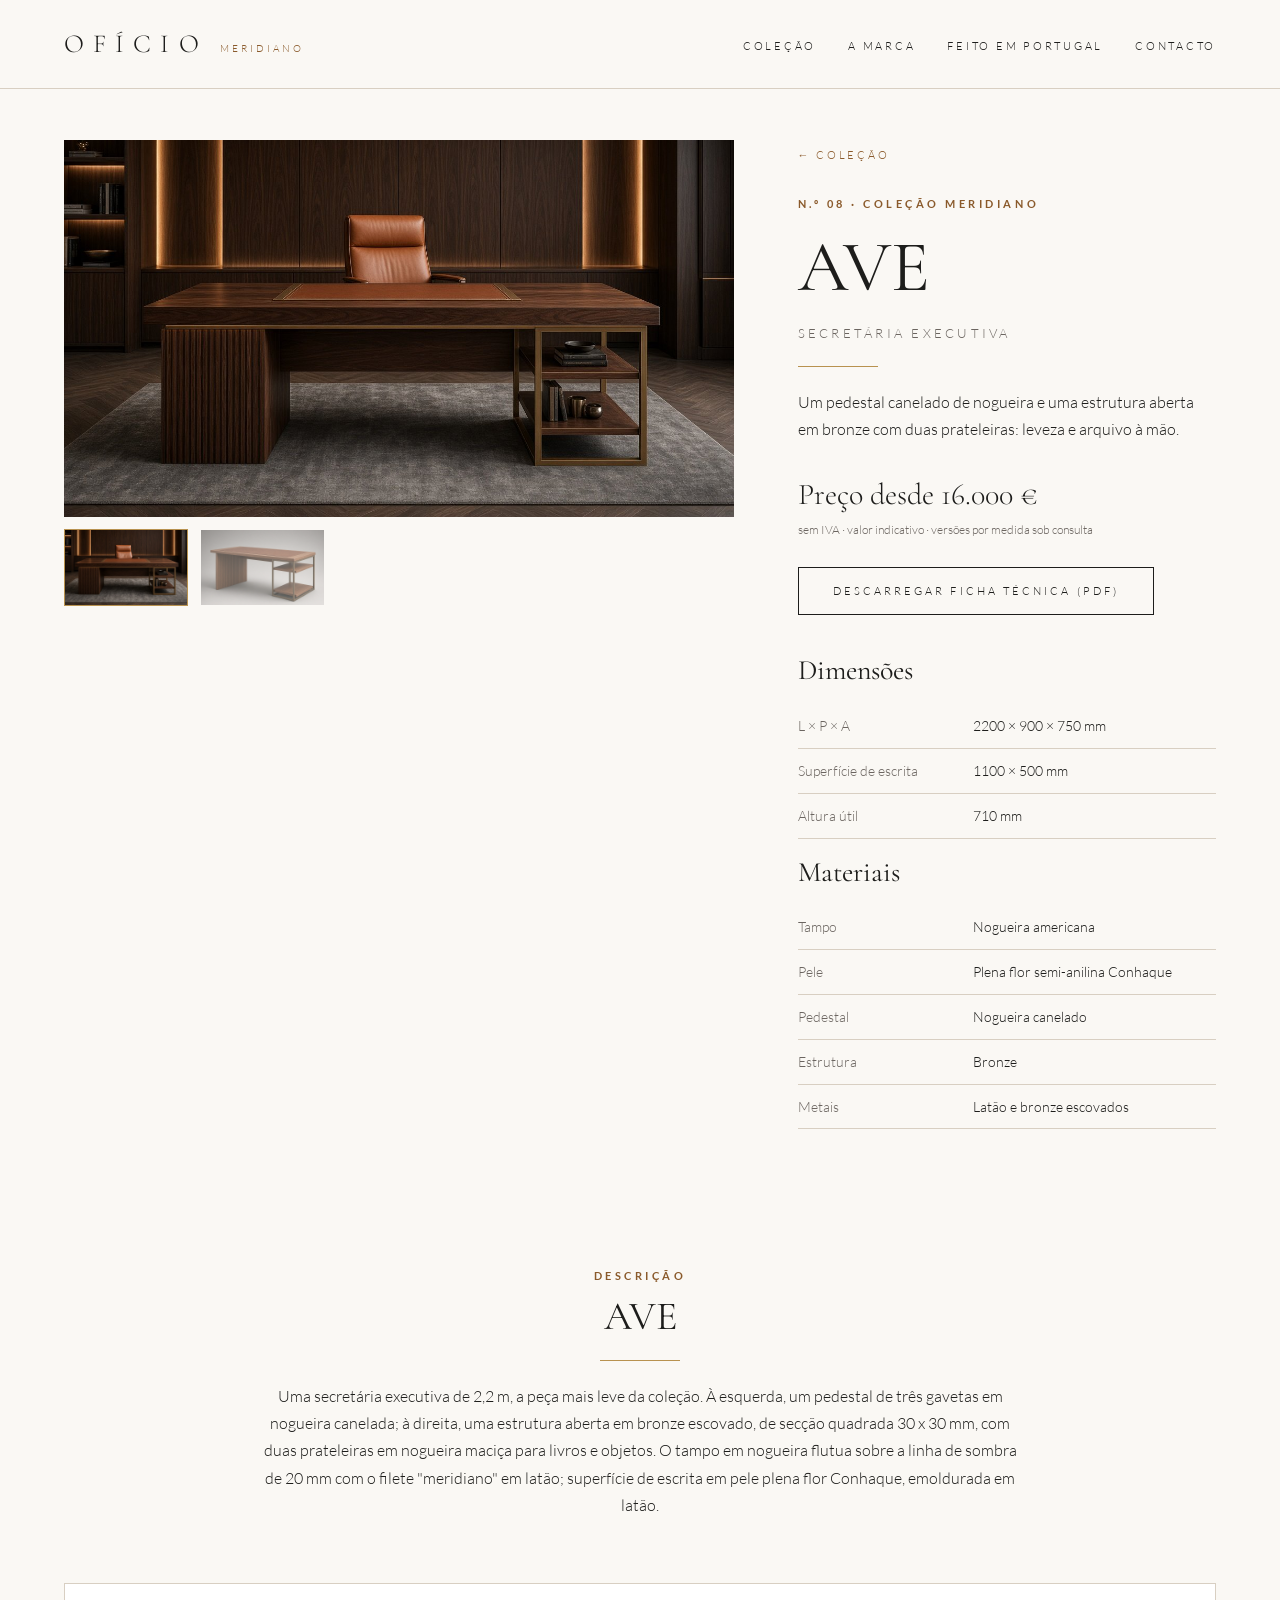
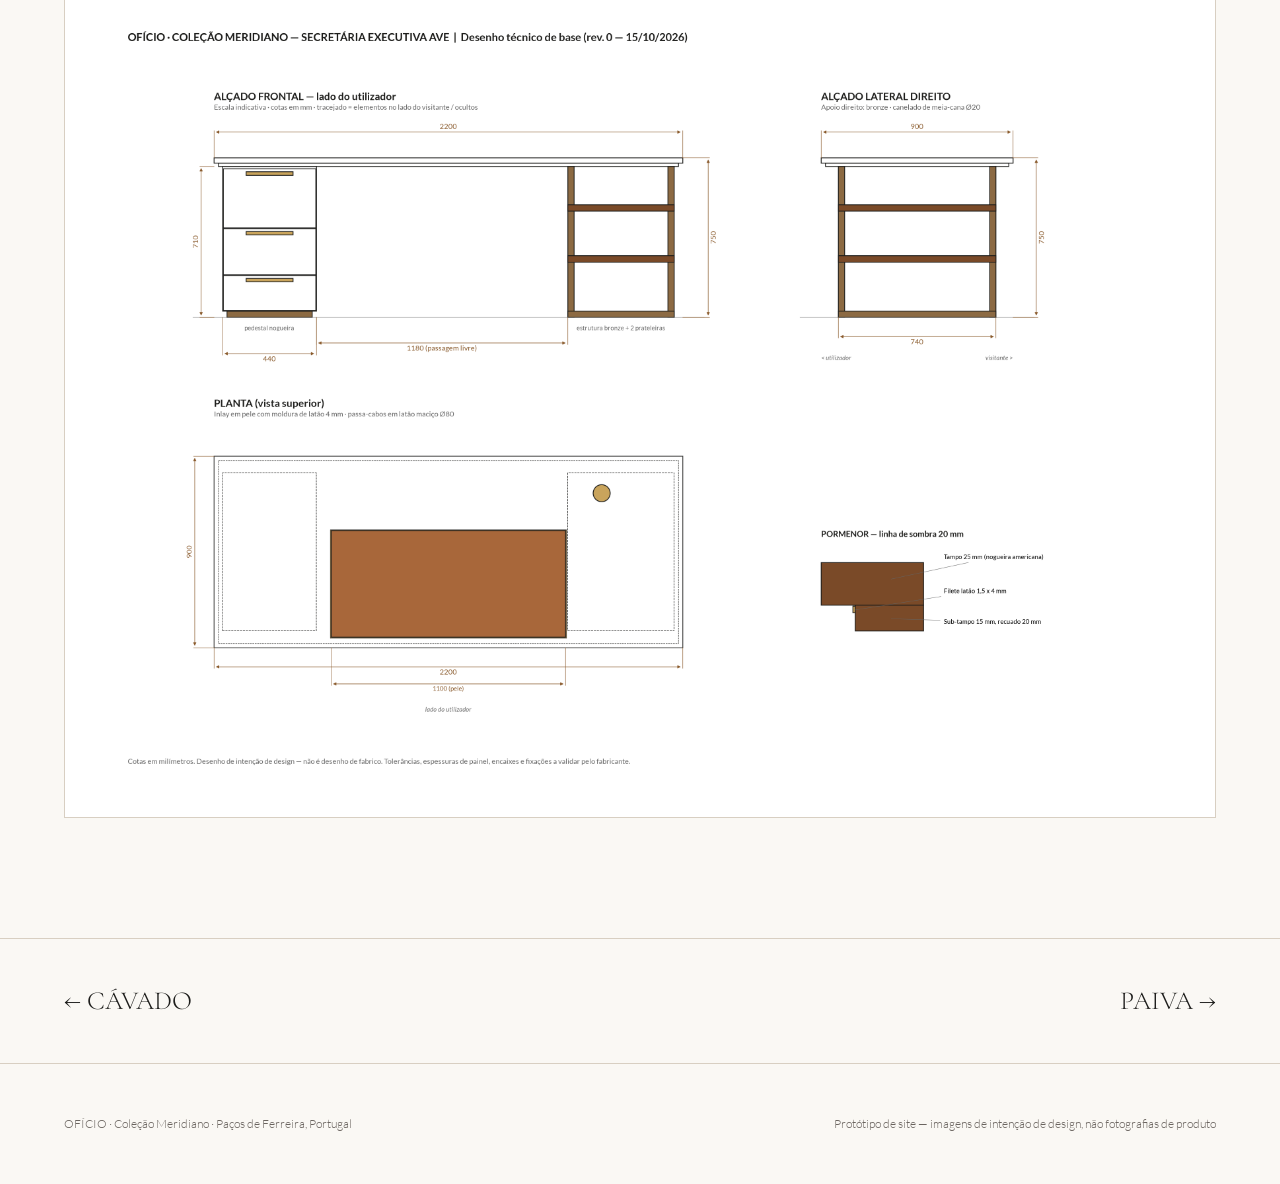
==== ave.html @ 598e57c5 "Site OFICIO" ====
<!doctype html><html lang="pt-PT"><head><meta charset="utf-8"><meta name="viewport" content="width=device-width,initial-scale=1"><title>AVE — OFÍCIO Meridiano</title><link rel="stylesheet" href="style.css"></head><body><header><a class="logo" href="index.html">OFÍCIO<small>MERIDIANO</small></a><nav><a href="index.html#colecao">Coleção</a><a href="index.html#historia">A marca</a><a href="index.html#portugal">Feito em Portugal</a><a href="mailto:atelier@oficio.pt">Contacto</a></nav></header><section class="prod"><div><img id="m" class="main-img" src="img/ave.jpg" alt="AVE"><div class="thumbs"><img src="img/ave.jpg" class="on" onclick="document.getElementById('m').src=this.src;document.querySelectorAll('.thumbs img').forEach(x=>x.classList.remove('on'));this.classList.add('on')"><img src="img/ave_ang_estudio.jpg" class="" onclick="document.getElementById('m').src=this.src;document.querySelectorAll('.thumbs img').forEach(x=>x.classList.remove('on'));this.classList.add('on')"></div></div>
<div class="info"><a class="back" href="index.html#colecao">← Coleção</a><div class="eye" style="margin-top:28px">N.º 08 · Coleção Meridiano</div><h1>AVE</h1><div class="typ">Secretária executiva</div><div class="meridian" style="margin-left:0"></div><p>Um pedestal canelado de nogueira e uma estrutura aberta em bronze com duas prateleiras: leveza e arquivo à mão.</p>
<div class="price">Preço desde 16.000 €<small>sem IVA · valor indicativo · versões por medida sob consulta</small></div>
<a class="btn" href="fichas/ficha_tecnica_ave.pdf" download>Descarregar ficha técnica (PDF)</a>
<h3 style="font-size:28px;margin-top:40px">Dimensões</h3><table><tr><td>L × P × A</td><td>2200 × 900 × 750 mm</td></tr><tr><td>Superfície de escrita</td><td>1100 × 500 mm</td></tr><tr><td>Altura útil</td><td>710 mm</td></tr></table>
<h3 style="font-size:28px">Materiais</h3><table><tr><td>Tampo</td><td>Nogueira americana</td></tr><tr><td>Pele</td><td>Plena flor semi-anilina Conhaque</td></tr><tr><td>Pedestal</td><td>Nogueira canelado</td></tr><tr><td>Estrutura</td><td>Bronze</td></tr><tr><td>Metais</td><td>Latão e bronze escovados</td></tr></table></div></section>
<section style="padding-top:0"><div class="center"><div class="eye">Descrição</div><h2 style="font-size:40px">AVE</h2><div class="meridian"></div><p>Uma secretária executiva de 2,2 m, a peça mais leve da coleção. À esquerda, um pedestal de três gavetas em nogueira canelada; à direita, uma estrutura aberta em bronze escovado, de secção quadrada 30 x 30 mm, com duas prateleiras em nogueira maciça para livros e objetos. O tampo em nogueira flutua sobre a linha de sombra de 20 mm com o filete &quot;meridiano&quot; em latão; superfície de escrita em pele plena flor Conhaque, emoldurada em latão.</p></div><div class="draw"><img src="img/ave_desenho.png" alt="Desenho técnico"></div></section>
<div class="pn"><a href="cavado.html">← CÁVADO</a><a href="paiva.html">PAIVA →</a></div><footer><span>OFÍCIO · Coleção Meridiano · Paços de Ferreira, Portugal</span><span>Protótipo de site — imagens de intenção de design, não fotografias de produto</span></footer></body></html>
---- style.css ----
@font-face{font-family:Corm;src:url(fonts/Cormorant.ttf)}@font-face{font-family:Lato;src:url(fonts/Lato-Regular.ttf)}@font-face{font-family:Lato;font-weight:300;src:url(fonts/Lato-Light.ttf)}@font-face{font-family:Lato;font-weight:700;src:url(fonts/Lato-Bold.ttf)}
:root{--ink:#1d1d1b;--sand:#f3eee6;--br:#8a5a2b;--brass:#b8924f;--grey:#6b6560;--line:#d8cfc2}
*{box-sizing:border-box}body{margin:0;font-family:Lato,sans-serif;font-weight:300;color:var(--ink);background:#faf8f4;line-height:1.7}
a{color:inherit;text-decoration:none}img{display:block;width:100%}
header{position:fixed;top:0;left:0;right:0;z-index:9;display:flex;justify-content:space-between;align-items:center;padding:22px 5vw;background:rgba(250,248,244,.92);backdrop-filter:blur(6px);border-bottom:1px solid var(--line)}
.logo{font-family:Corm;font-size:26px;letter-spacing:.35em}.logo small{font-family:Lato;font-size:10px;letter-spacing:.3em;color:var(--br);margin-left:12px}
nav a{font-size:11px;letter-spacing:.25em;text-transform:uppercase;margin-left:32px}nav a:hover{color:var(--br)}
.eye{font-size:11px;letter-spacing:.32em;text-transform:uppercase;color:var(--br);font-weight:700}
h1,h2,h3{font-family:Corm;font-weight:400;line-height:1.1;margin:.2em 0}
.hero{height:100vh;min-height:640px;position:relative;color:#fff;display:flex;align-items:flex-end;padding:0 5vw 12vh;background:#111}
.hero img{position:absolute;inset:0;height:100%;object-fit:cover;opacity:.72}.hero>div{position:relative;max-width:760px}
.hero h1{font-size:clamp(48px,7vw,104px)}.hero .eye{color:#e8cf9a}.hero p{font-size:18px;max-width:560px}
.btn{display:inline-block;margin-top:22px;padding:14px 34px;border:1px solid currentColor;font-size:11px;letter-spacing:.28em;text-transform:uppercase;transition:.3s}.btn:hover{background:var(--brass);border-color:var(--brass);color:#fff}
section{padding:120px 5vw}.center{text-align:center;max-width:760px;margin:0 auto 64px}.center h2{font-size:52px}
.meridian{width:80px;height:1px;background:var(--brass);margin:22px auto}
.grid{display:grid;grid-template-columns:repeat(auto-fill,minmax(380px,1fr));gap:56px 36px}
.card .ph{overflow:hidden;background:#ddd;aspect-ratio:16/10}.card img{height:100%;object-fit:cover;transition:transform 1.2s}.card:hover img{transform:scale(1.04)}
.card h3{font-size:32px;margin-top:18px}.card .meta{display:flex;justify-content:space-between;font-size:13px;color:var(--grey);border-top:1px solid var(--line);padding-top:10px;margin-top:6px}
.story{display:grid;grid-template-columns:1fr 1fr;gap:80px;align-items:center;background:var(--sand)}
.story h2{font-size:48px}.story img{aspect-ratio:4/5;object-fit:cover}
.sig{display:grid;grid-template-columns:repeat(4,1fr);gap:32px;margin-top:40px}.sig div{border-top:1px solid var(--brass);padding-top:16px;font-size:14px}.sig b{display:block;font-family:Corm;font-size:24px;font-weight:400}
.pt{background:var(--ink);color:#efe8dc;text-align:center}.pt h2{font-size:56px}.pt .stats{display:flex;justify-content:center;gap:80px;margin-top:50px;flex-wrap:wrap}.pt .stats b{display:block;font-family:Corm;font-size:54px;color:#e8cf9a;font-weight:400}
footer{padding:50px 5vw;font-size:12px;color:var(--grey);display:flex;justify-content:space-between;border-top:1px solid var(--line)}
.prod{display:grid;grid-template-columns:1.6fr 1fr;gap:64px;padding-top:140px}
.main-img{aspect-ratio:16/9;object-fit:cover;background:#ddd}.thumbs{display:grid;grid-template-columns:repeat(auto-fill,minmax(120px,1fr));gap:12px;margin-top:12px}
.thumbs img{aspect-ratio:16/10;object-fit:cover;cursor:pointer;opacity:.65;transition:.3s;border:1px solid transparent}.thumbs img.on,.thumbs img:hover{opacity:1;border-color:var(--brass)}
.info h1{font-size:72px}.info .typ{font-size:13px;letter-spacing:.25em;text-transform:uppercase;color:var(--grey)}
.price{font-family:Corm;font-size:30px;margin:26px 0 4px}.price small{display:block;font-family:Lato;font-size:12px;color:var(--grey)}
table{width:100%;border-collapse:collapse;font-size:14px;margin:18px 0}td{padding:10px 0;border-bottom:1px solid var(--line);vertical-align:top}td:first-child{color:var(--grey);width:42%}
.draw{background:#fff;padding:30px;border:1px solid var(--line)}.back{font-size:11px;letter-spacing:.25em;text-transform:uppercase;color:var(--br)}
.pn{display:flex;justify-content:space-between;padding:40px 5vw;border-top:1px solid var(--line);font-family:Corm;font-size:26px}
@media(max-width:900px){.story,.prod{grid-template-columns:1fr}.sig{grid-template-columns:1fr 1fr}nav{display:none}.grid{grid-template-columns:1fr}}
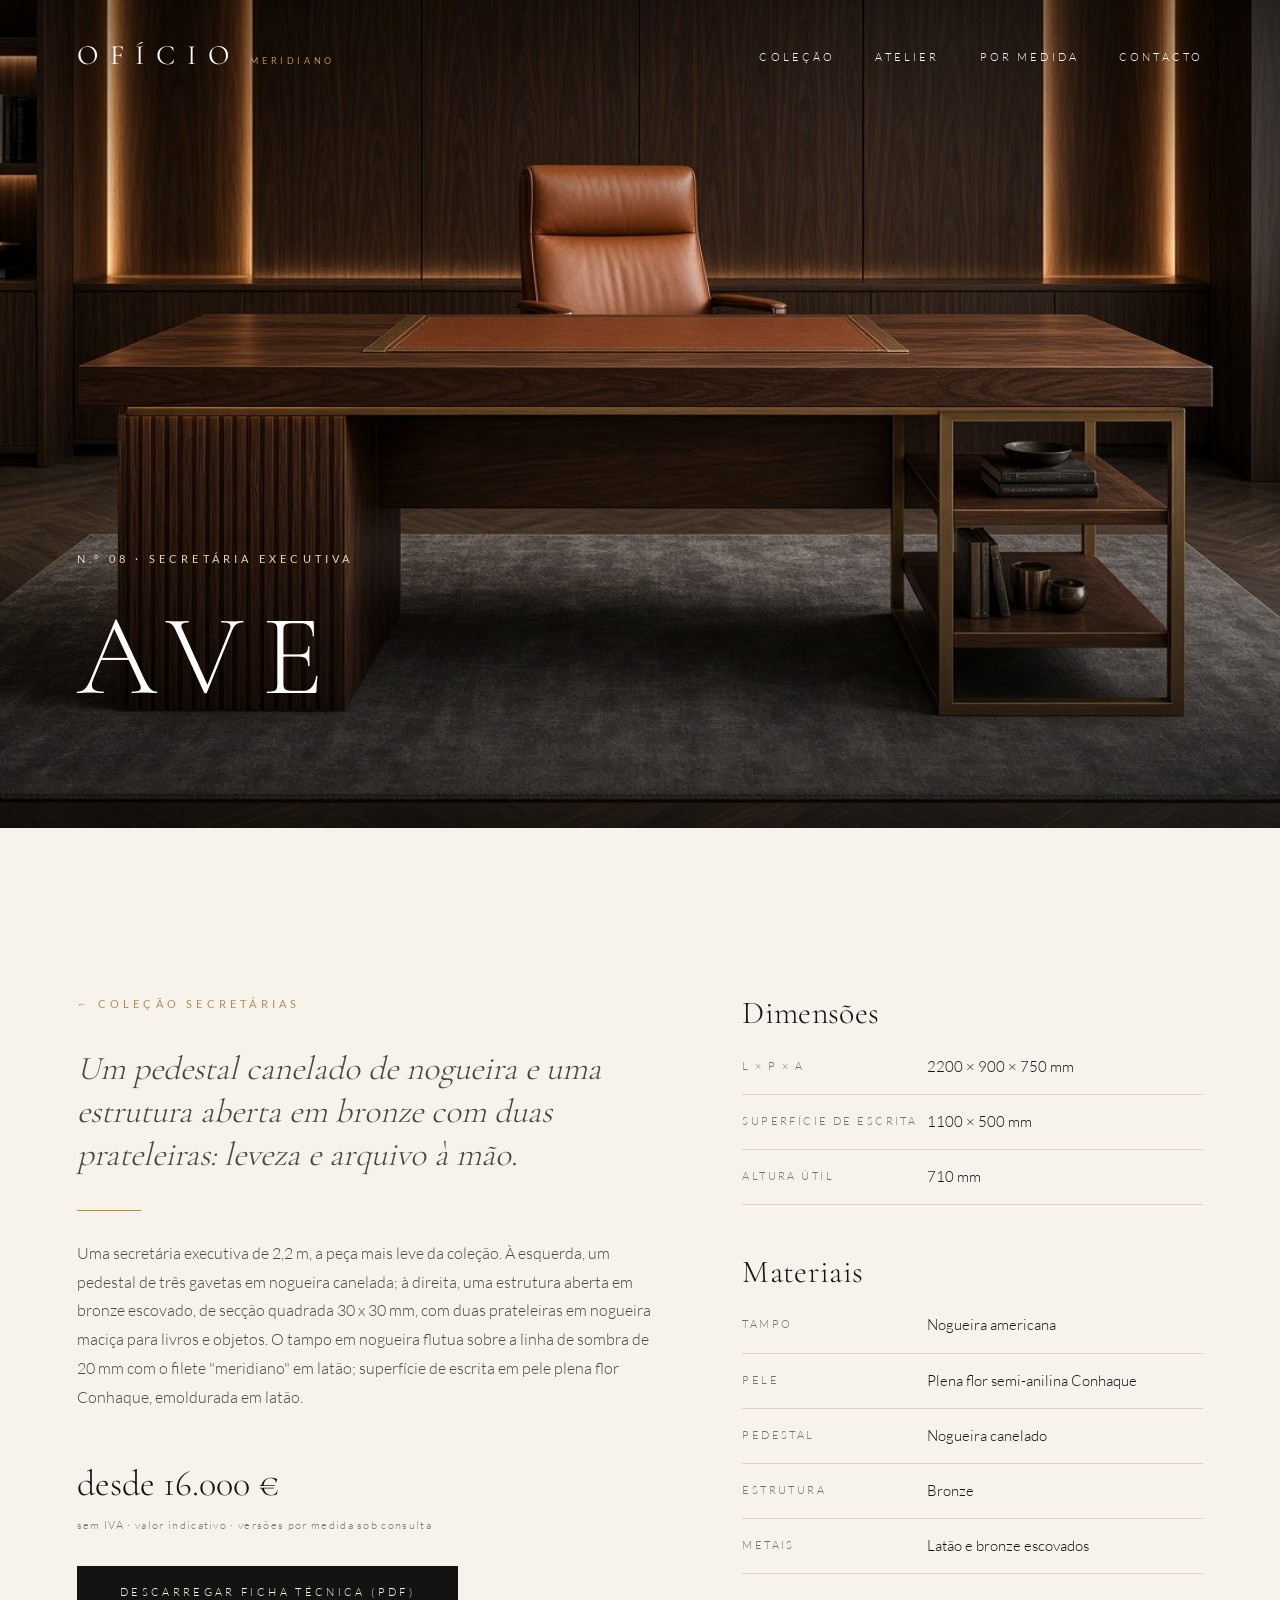
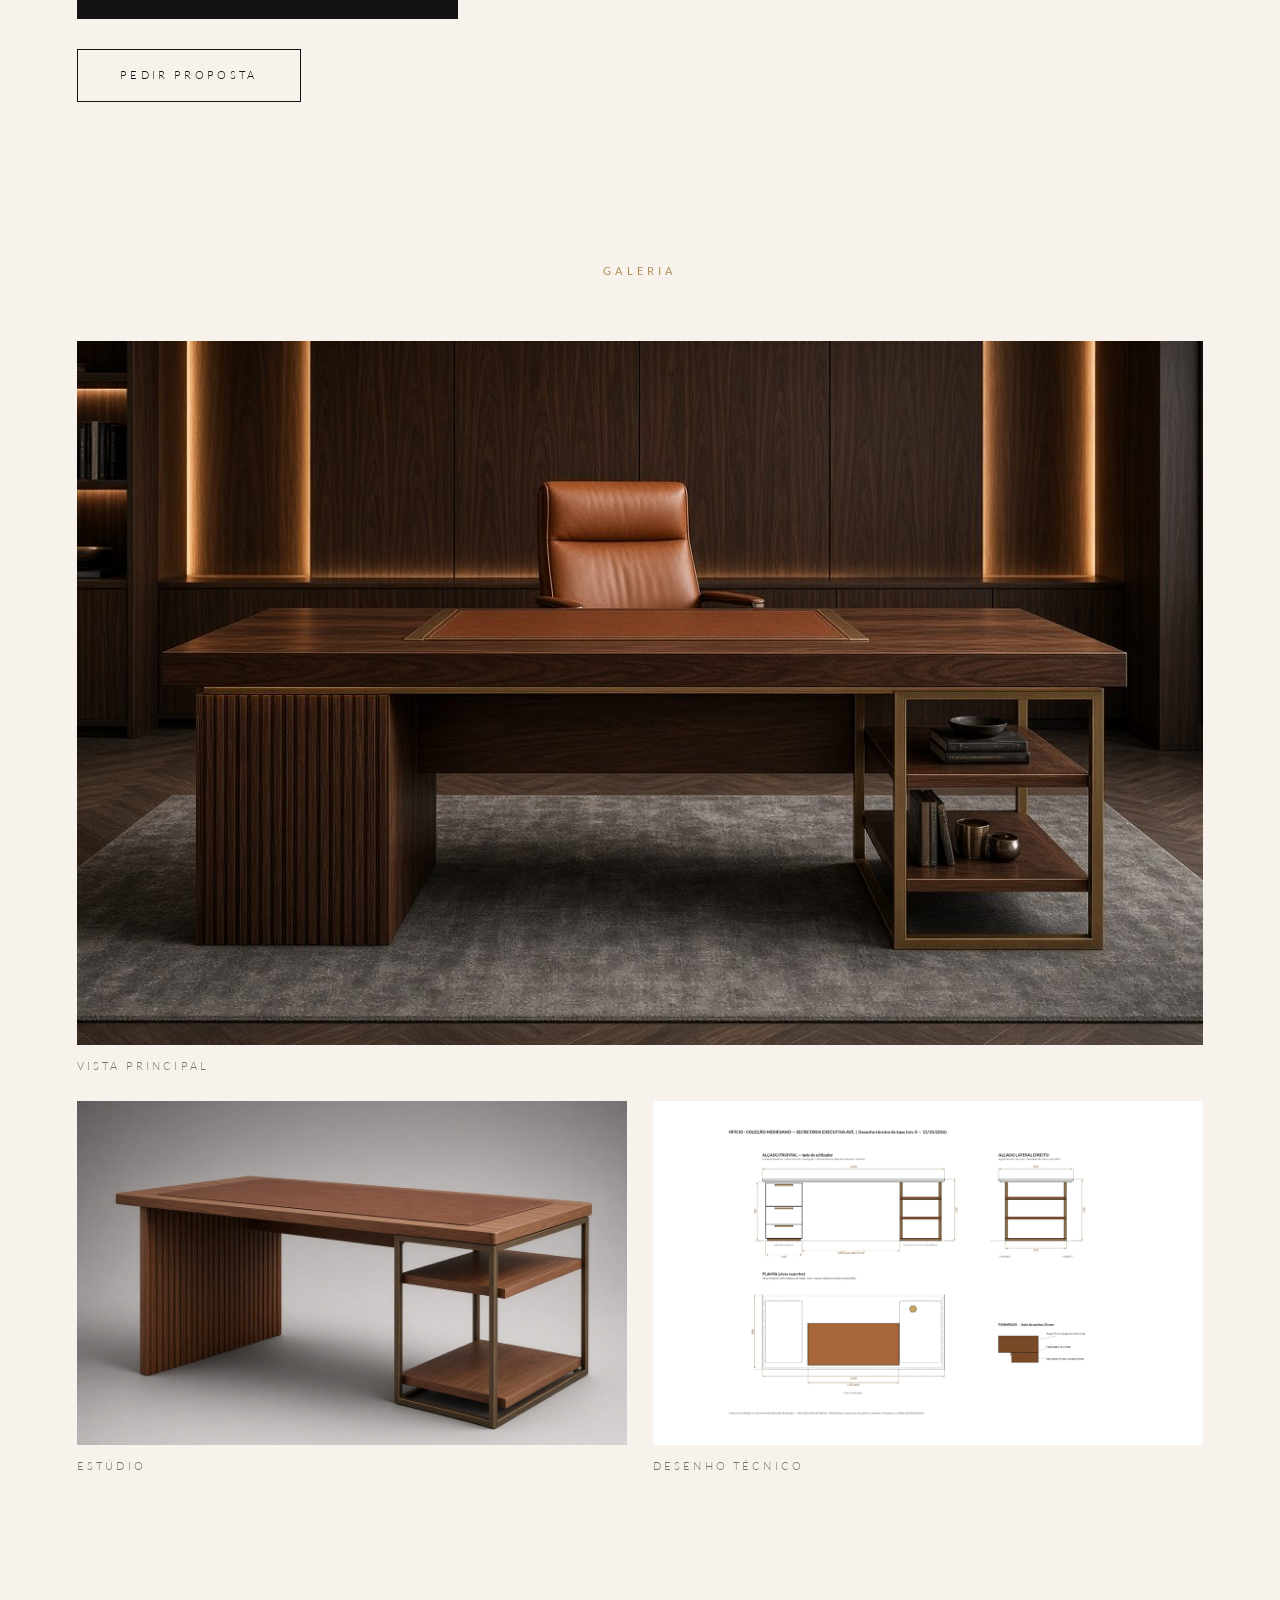
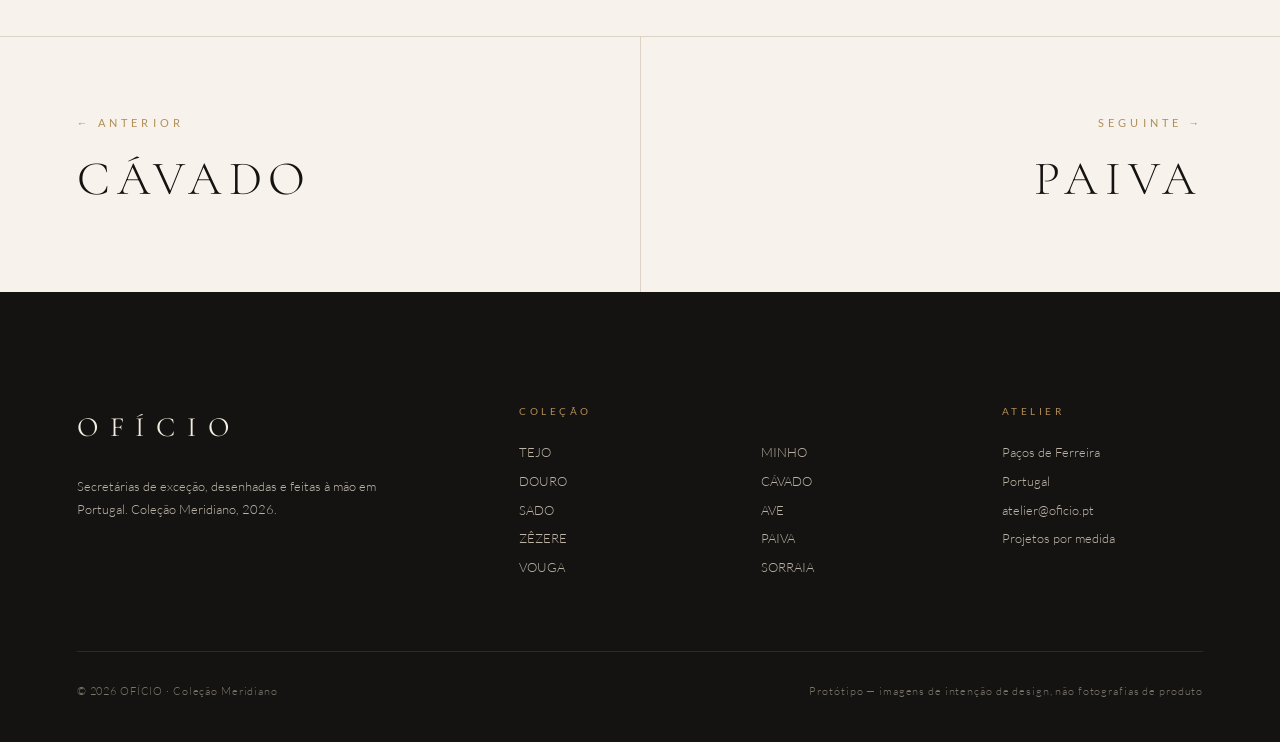
==== commit 440b657c: "Redesign luxury: nova homepage, página Coleção, galerias com lightbox" ====
--- a/ave.html
+++ b/ave.html
@@ -1,8 +1,10 @@
-<!doctype html><html lang="pt-PT"><head><meta charset="utf-8"><meta name="viewport" content="width=device-width,initial-scale=1"><title>AVE — OFÍCIO Meridiano</title><link rel="stylesheet" href="style.css"></head><body><header><a class="logo" href="index.html">OFÍCIO<small>MERIDIANO</small></a><nav><a href="index.html#colecao">Coleção</a><a href="index.html#historia">A marca</a><a href="index.html#portugal">Feito em Portugal</a><a href="mailto:atelier@oficio.pt">Contacto</a></nav></header><section class="prod"><div><img id="m" class="main-img" src="img/ave.jpg" alt="AVE"><div class="thumbs"><img src="img/ave.jpg" class="on" onclick="document.getElementById('m').src=this.src;document.querySelectorAll('.thumbs img').forEach(x=>x.classList.remove('on'));this.classList.add('on')"><img src="img/ave_ang_estudio.jpg" class="" onclick="document.getElementById('m').src=this.src;document.querySelectorAll('.thumbs img').forEach(x=>x.classList.remove('on'));this.classList.add('on')"></div></div>
-<div class="info"><a class="back" href="index.html#colecao">← Coleção</a><div class="eye" style="margin-top:28px">N.º 08 · Coleção Meridiano</div><h1>AVE</h1><div class="typ">Secretária executiva</div><div class="meridian" style="margin-left:0"></div><p>Um pedestal canelado de nogueira e uma estrutura aberta em bronze com duas prateleiras: leveza e arquivo à mão.</p>
-<div class="price">Preço desde 16.000 €<small>sem IVA · valor indicativo · versões por medida sob consulta</small></div>
-<a class="btn" href="fichas/ficha_tecnica_ave.pdf" download>Descarregar ficha técnica (PDF)</a>
-<h3 style="font-size:28px;margin-top:40px">Dimensões</h3><table><tr><td>L × P × A</td><td>2200 × 900 × 750 mm</td></tr><tr><td>Superfície de escrita</td><td>1100 × 500 mm</td></tr><tr><td>Altura útil</td><td>710 mm</td></tr></table>
-<h3 style="font-size:28px">Materiais</h3><table><tr><td>Tampo</td><td>Nogueira americana</td></tr><tr><td>Pele</td><td>Plena flor semi-anilina Conhaque</td></tr><tr><td>Pedestal</td><td>Nogueira canelado</td></tr><tr><td>Estrutura</td><td>Bronze</td></tr><tr><td>Metais</td><td>Latão e bronze escovados</td></tr></table></div></section>
-<section style="padding-top:0"><div class="center"><div class="eye">Descrição</div><h2 style="font-size:40px">AVE</h2><div class="meridian"></div><p>Uma secretária executiva de 2,2 m, a peça mais leve da coleção. À esquerda, um pedestal de três gavetas em nogueira canelada; à direita, uma estrutura aberta em bronze escovado, de secção quadrada 30 x 30 mm, com duas prateleiras em nogueira maciça para livros e objetos. O tampo em nogueira flutua sobre a linha de sombra de 20 mm com o filete &quot;meridiano&quot; em latão; superfície de escrita em pele plena flor Conhaque, emoldurada em latão.</p></div><div class="draw"><img src="img/ave_desenho.png" alt="Desenho técnico"></div></section>
-<div class="pn"><a href="cavado.html">← CÁVADO</a><a href="paiva.html">PAIVA →</a></div><footer><span>OFÍCIO · Coleção Meridiano · Paços de Ferreira, Portugal</span><span>Protótipo de site — imagens de intenção de design, não fotografias de produto</span></footer></body></html>+<!doctype html><html lang="pt-PT"><head><meta charset="utf-8"><meta name="viewport" content="width=device-width,initial-scale=1"><title>AVE — OFÍCIO Meridiano</title><link rel="stylesheet" href="style.css"></head><body><header class=""><a class="logo" href="index.html">OFÍCIO<small>MERIDIANO</small></a><nav><a href="colecao.html">Coleção</a><a class="h" href="index.html#atelier">Atelier</a><a class="h" href="index.html#medida">Por medida</a><a href="mailto:atelier@oficio.pt">Contacto</a></nav></header><div class="phero"><img src="img/ave.jpg" alt="AVE"><div class="t"><div class="eye">N.º 08 · Secretária executiva</div><h1>AVE</h1></div></div>
+<section><div class="pi"><div class="fade"><a class="eye" href="colecao.html">← Coleção Secretárias</a><p class="lead" style="margin-top:30px">Um pedestal canelado de nogueira e uma estrutura aberta em bronze com duas prateleiras: leveza e arquivo à mão.</p><div class="rule"></div><p>Uma secretária executiva de 2,2 m, a peça mais leve da coleção. À esquerda, um pedestal de três gavetas em nogueira canelada; à direita, uma estrutura aberta em bronze escovado, de secção quadrada 30 x 30 mm, com duas prateleiras em nogueira maciça para livros e objetos. O tampo em nogueira flutua sobre a linha de sombra de 20 mm com o filete &quot;meridiano&quot; em latão; superfície de escrita em pele plena flor Conhaque, emoldurada em latão.</p>
+<div class="price">desde 16.000 €<small>sem IVA · valor indicativo · versões por medida sob consulta</small></div><a class="btn dark" href="fichas/ficha_tecnica_ave.pdf" download>Descarregar ficha técnica (PDF)</a> <a class="btn" href="mailto:atelier@oficio.pt?subject=AVE">Pedir proposta</a></div>
+<div class="specs fade"><h3>Dimensões</h3><table><tr><td>L × P × A</td><td>2200 × 900 × 750 mm</td></tr><tr><td>Superfície de escrita</td><td>1100 × 500 mm</td></tr><tr><td>Altura útil</td><td>710 mm</td></tr></table><h3>Materiais</h3><table><tr><td>Tampo</td><td>Nogueira americana</td></tr><tr><td>Pele</td><td>Plena flor semi-anilina Conhaque</td></tr><tr><td>Pedestal</td><td>Nogueira canelado</td></tr><tr><td>Estrutura</td><td>Bronze</td></tr><tr><td>Metais</td><td>Latão e bronze escovados</td></tr></table></div></div></section>
+<div class="c fade" style="margin-bottom:60px"><div class="eye">Galeria</div></div><div class="gal"><a class="fade" href="img/ave.jpg" data-lb="AVE · Vista principal"><div class="ph"><img src="img/ave.jpg" loading="lazy" alt="Vista principal"></div><span>Vista principal</span></a><a class="fade" href="img/ave_estudio.jpg" data-lb="AVE · Estúdio"><div class="ph"><img src="img/ave_estudio.jpg" loading="lazy" alt="Estúdio"></div><span>Estúdio</span></a><a class="fade dr" href="img/ave_desenho.jpg" data-lb="AVE · Desenho técnico"><div class="ph"><img src="img/ave_desenho.jpg" loading="lazy" alt="Desenho técnico"></div><span>Desenho técnico</span></a></div>
+<div class="pn"><a href="cavado.html"><span class="eye">← Anterior</span><b>CÁVADO</b></a><a href="paiva.html"><span class="eye">Seguinte →</span><b>PAIVA</b></a></div><footer><div class="fg"><div><div class="logo">OFÍCIO</div><p style="max-width:340px;margin-top:22px">Secretárias de exceção, desenhadas e feitas à mão em Portugal. Coleção Meridiano, 2026.</p></div><div><h4>Coleção</h4><a href="tejo.html">TEJO</a><a href="douro.html">DOURO</a><a href="sado.html">SADO</a><a href="zezere.html">ZÊZERE</a><a href="vouga.html">VOUGA</a></div><div><h4>&nbsp;</h4><a href="minho.html">MINHO</a><a href="cavado.html">CÁVADO</a><a href="ave.html">AVE</a><a href="paiva.html">PAIVA</a><a href="sorraia.html">SORRAIA</a></div><div><h4>Atelier</h4><a>Paços de Ferreira</a><a>Portugal</a><a href="mailto:atelier@oficio.pt">atelier@oficio.pt</a><a href="index.html#medida">Projetos por medida</a></div></div><div class="fb"><span>© 2026 OFÍCIO · Coleção Meridiano</span><span>Protótipo — imagens de intenção de design, não fotografias de produto</span></div></footer><div id="lb"><button class="x">×</button><button class="p">‹</button><img alt=""><button class="q">›</button><div class="cap"></div></div><script>const h=document.querySelector('header');if(!h.classList.contains('light')){const f=()=>h.classList.toggle('solid',scrollY>60);addEventListener('scroll',f);f()}
+const io=new IntersectionObserver(e=>e.forEach(x=>{if(x.isIntersecting){x.target.classList.add('in');io.unobserve(x.target)}}),{threshold:.12});document.querySelectorAll('.fade').forEach(x=>io.observe(x));
+const L=[...document.querySelectorAll('[data-lb]')];if(L.length){const b=document.getElementById('lb'),im=b.querySelector('img'),cp=b.querySelector('.cap');let i=0;const s=k=>{i=(k+L.length)%L.length;im.src=L[i].href;cp.textContent=L[i].dataset.lb};
+L.forEach((a,k)=>a.onclick=e=>{e.preventDefault();s(k);b.classList.add('on')});b.querySelector('.x').onclick=()=>b.classList.remove('on');b.querySelector('.p').onclick=e=>{e.stopPropagation();s(i-1)};b.querySelector('.q').onclick=e=>{e.stopPropagation();s(i+1)};b.onclick=e=>{if(e.target===b)b.classList.remove('on')};
+addEventListener('keydown',e=>{if(!b.classList.contains('on'))return;if(e.key=='Escape')b.classList.remove('on');if(e.key=='ArrowLeft')s(i-1);if(e.key=='ArrowRight')s(i+1)})}</script></body></html>
--- a/style.css
+++ b/style.css
@@ -1,32 +1,49 @@
-@font-face{font-family:Corm;src:url(fonts/Cormorant.ttf)}@font-face{font-family:Lato;src:url(fonts/Lato-Regular.ttf)}@font-face{font-family:Lato;font-weight:300;src:url(fonts/Lato-Light.ttf)}@font-face{font-family:Lato;font-weight:700;src:url(fonts/Lato-Bold.ttf)}
-:root{--ink:#1d1d1b;--sand:#f3eee6;--br:#8a5a2b;--brass:#b8924f;--grey:#6b6560;--line:#d8cfc2}
-*{box-sizing:border-box}body{margin:0;font-family:Lato,sans-serif;font-weight:300;color:var(--ink);background:#faf8f4;line-height:1.7}
+@font-face{font-family:Corm;src:url(fonts/Cormorant.ttf);font-weight:300 700}@font-face{font-family:Lato;src:url(fonts/Lato-Regular.ttf)}@font-face{font-family:Lato;font-weight:300;src:url(fonts/Lato-Light.ttf)}@font-face{font-family:Lato;font-weight:700;src:url(fonts/Lato-Bold.ttf)}
+:root{--ink:#141311;--iv:#f7f3ec;--iv2:#efe8dc;--brass:#b08d57;--grey:#77706a;--line:#dcd3c5}
+*{box-sizing:border-box}html{scroll-behavior:smooth}body{margin:0;font-family:Lato,sans-serif;font-weight:300;color:var(--ink);background:var(--iv);line-height:1.8;font-size:16px}
 a{color:inherit;text-decoration:none}img{display:block;width:100%}
-header{position:fixed;top:0;left:0;right:0;z-index:9;display:flex;justify-content:space-between;align-items:center;padding:22px 5vw;background:rgba(250,248,244,.92);backdrop-filter:blur(6px);border-bottom:1px solid var(--line)}
-.logo{font-family:Corm;font-size:26px;letter-spacing:.35em}.logo small{font-family:Lato;font-size:10px;letter-spacing:.3em;color:var(--br);margin-left:12px}
-nav a{font-size:11px;letter-spacing:.25em;text-transform:uppercase;margin-left:32px}nav a:hover{color:var(--br)}
-.eye{font-size:11px;letter-spacing:.32em;text-transform:uppercase;color:var(--br);font-weight:700}
-h1,h2,h3{font-family:Corm;font-weight:400;line-height:1.1;margin:.2em 0}
-.hero{height:100vh;min-height:640px;position:relative;color:#fff;display:flex;align-items:flex-end;padding:0 5vw 12vh;background:#111}
-.hero img{position:absolute;inset:0;height:100%;object-fit:cover;opacity:.72}.hero>div{position:relative;max-width:760px}
-.hero h1{font-size:clamp(48px,7vw,104px)}.hero .eye{color:#e8cf9a}.hero p{font-size:18px;max-width:560px}
-.btn{display:inline-block;margin-top:22px;padding:14px 34px;border:1px solid currentColor;font-size:11px;letter-spacing:.28em;text-transform:uppercase;transition:.3s}.btn:hover{background:var(--brass);border-color:var(--brass);color:#fff}
-section{padding:120px 5vw}.center{text-align:center;max-width:760px;margin:0 auto 64px}.center h2{font-size:52px}
-.meridian{width:80px;height:1px;background:var(--brass);margin:22px auto}
-.grid{display:grid;grid-template-columns:repeat(auto-fill,minmax(380px,1fr));gap:56px 36px}
-.card .ph{overflow:hidden;background:#ddd;aspect-ratio:16/10}.card img{height:100%;object-fit:cover;transition:transform 1.2s}.card:hover img{transform:scale(1.04)}
-.card h3{font-size:32px;margin-top:18px}.card .meta{display:flex;justify-content:space-between;font-size:13px;color:var(--grey);border-top:1px solid var(--line);padding-top:10px;margin-top:6px}
-.story{display:grid;grid-template-columns:1fr 1fr;gap:80px;align-items:center;background:var(--sand)}
-.story h2{font-size:48px}.story img{aspect-ratio:4/5;object-fit:cover}
-.sig{display:grid;grid-template-columns:repeat(4,1fr);gap:32px;margin-top:40px}.sig div{border-top:1px solid var(--brass);padding-top:16px;font-size:14px}.sig b{display:block;font-family:Corm;font-size:24px;font-weight:400}
-.pt{background:var(--ink);color:#efe8dc;text-align:center}.pt h2{font-size:56px}.pt .stats{display:flex;justify-content:center;gap:80px;margin-top:50px;flex-wrap:wrap}.pt .stats b{display:block;font-family:Corm;font-size:54px;color:#e8cf9a;font-weight:400}
-footer{padding:50px 5vw;font-size:12px;color:var(--grey);display:flex;justify-content:space-between;border-top:1px solid var(--line)}
-.prod{display:grid;grid-template-columns:1.6fr 1fr;gap:64px;padding-top:140px}
-.main-img{aspect-ratio:16/9;object-fit:cover;background:#ddd}.thumbs{display:grid;grid-template-columns:repeat(auto-fill,minmax(120px,1fr));gap:12px;margin-top:12px}
-.thumbs img{aspect-ratio:16/10;object-fit:cover;cursor:pointer;opacity:.65;transition:.3s;border:1px solid transparent}.thumbs img.on,.thumbs img:hover{opacity:1;border-color:var(--brass)}
-.info h1{font-size:72px}.info .typ{font-size:13px;letter-spacing:.25em;text-transform:uppercase;color:var(--grey)}
-.price{font-family:Corm;font-size:30px;margin:26px 0 4px}.price small{display:block;font-family:Lato;font-size:12px;color:var(--grey)}
-table{width:100%;border-collapse:collapse;font-size:14px;margin:18px 0}td{padding:10px 0;border-bottom:1px solid var(--line);vertical-align:top}td:first-child{color:var(--grey);width:42%}
-.draw{background:#fff;padding:30px;border:1px solid var(--line)}.back{font-size:11px;letter-spacing:.25em;text-transform:uppercase;color:var(--br)}
-.pn{display:flex;justify-content:space-between;padding:40px 5vw;border-top:1px solid var(--line);font-family:Corm;font-size:26px}
-@media(max-width:900px){.story,.prod{grid-template-columns:1fr}.sig{grid-template-columns:1fr 1fr}nav{display:none}.grid{grid-template-columns:1fr}}+header{position:fixed;inset:0 0 auto;z-index:20;display:flex;justify-content:space-between;align-items:center;padding:30px 6vw;color:#fff;transition:.5s}
+header.solid,header.light{background:rgba(247,243,236,.96);color:var(--ink);padding:18px 6vw;border-bottom:1px solid var(--line);backdrop-filter:blur(8px)}
+.logo{font-family:Corm;font-size:28px;letter-spacing:.42em;font-weight:400}.logo small{font-family:Lato;font-size:9px;letter-spacing:.4em;margin-left:10px;color:var(--brass)}
+nav a{font-size:10.5px;letter-spacing:.3em;text-transform:uppercase;margin-left:40px;padding-bottom:4px;border-bottom:1px solid transparent;transition:.3s}nav a:hover{border-color:var(--brass)}
+.eye{font-size:10.5px;letter-spacing:.4em;text-transform:uppercase;color:var(--brass);font-weight:400}
+h1,h2,h3{font-family:Corm;font-weight:300;line-height:1.05;margin:.25em 0;letter-spacing:.01em}
+.rule{width:64px;height:1px;background:var(--brass);margin:28px 0}.c .rule{margin:28px auto}
+.hero{height:100vh;min-height:680px;position:relative;color:#fff;overflow:hidden;background:#000}
+.hero img{position:absolute;inset:0;height:100%;object-fit:cover;animation:kb 18s ease-out forwards}@keyframes kb{from{transform:scale(1.08)}to{transform:scale(1)}}
+.hero:after{content:"";position:absolute;inset:0;background:linear-gradient(180deg,rgba(0,0,0,.45) 0,rgba(0,0,0,.05) 35%,rgba(0,0,0,.15) 60%,rgba(0,0,0,.7) 100%)}
+.hero .t{position:absolute;z-index:2;left:6vw;right:6vw;bottom:11vh;text-align:center}
+.hero .wm{font-family:Corm;font-weight:300;font-size:clamp(56px,10vw,150px);letter-spacing:.32em;margin-right:-.32em;line-height:1}
+.hero .sub{font-size:11px;letter-spacing:.55em;text-transform:uppercase;margin-top:18px;color:#e9d7b0}
+.scroll{position:absolute;z-index:2;bottom:28px;left:50%;width:1px;height:46px;background:rgba(255,255,255,.6)}
+.btn{display:inline-block;margin-top:30px;padding:16px 42px;border:1px solid currentColor;font-size:10.5px;letter-spacing:.32em;text-transform:uppercase;transition:.4s}.btn:hover{background:var(--brass);border-color:var(--brass);color:#fff}
+.btn.dark{background:var(--ink);color:var(--iv);border-color:var(--ink)}
+section{padding:160px 6vw}.c{text-align:center;max-width:780px;margin:0 auto}
+.manif h2{font-size:clamp(34px,4vw,58px);font-style:italic}.manif p{font-size:18px;color:#4a4540;max-width:640px;margin:0 auto}
+.feat{display:grid;grid-template-columns:7fr 5fr;gap:5vw;align-items:end;margin-bottom:140px}.feat.r{grid-template-columns:5fr 7fr}.feat.r .ph{order:2}
+.ph{overflow:hidden;background:#ddd}.ph img{height:100%;object-fit:cover;transition:transform 1.6s cubic-bezier(.2,.7,.2,1)}a:hover .ph img,.ph:hover img{transform:scale(1.05)}
+.feat .ph{aspect-ratio:4/3}.feat h3{font-size:clamp(48px,5vw,80px);letter-spacing:.12em}.feat .typ{font-size:12px;letter-spacing:.25em;text-transform:uppercase;color:var(--grey)}.feat p{color:#4a4540}
+.from{font-family:Corm;font-size:24px;font-style:italic;color:var(--ink)}
+.colcta{position:relative;height:80vh;min-height:520px;color:#fff;display:flex;align-items:center;justify-content:center;text-align:center;overflow:hidden}
+.colcta img{position:absolute;inset:0;height:100%;object-fit:cover;transition:transform 2s}.colcta:hover img{transform:scale(1.04)}.colcta:after{content:"";position:absolute;inset:0;background:rgba(10,9,8,.5)}
+.colcta div{position:relative;z-index:2}.colcta h2{font-size:clamp(44px,6vw,96px)}.colcta .eye{color:#e9d7b0}
+.mat{background:var(--iv2)}.mats{display:grid;grid-template-columns:repeat(3,1fr);gap:3vw;margin-top:90px}.mats .ph{aspect-ratio:3/4}.mats h3{font-size:34px;margin-top:26px}.mats p{font-size:14.5px;color:#4a4540}
+.bes{display:grid;grid-template-columns:1fr 1fr;gap:6vw;align-items:center}.bes .ph{aspect-ratio:4/5}.bes h2{font-size:clamp(40px,4.4vw,64px)}
+.steps{margin-top:40px;border-top:1px solid var(--line)}.steps div{display:flex;gap:28px;padding:20px 0;border-bottom:1px solid var(--line);font-size:15px}.steps b{font-family:Corm;font-weight:400;font-size:22px;color:var(--brass);min-width:36px}
+footer{background:var(--ink);color:#bdb4a7;padding:110px 6vw 40px;font-size:13px}
+.fg{display:grid;grid-template-columns:2fr 1fr 1fr 1fr;gap:40px;padding-bottom:70px;border-bottom:1px solid #2e2b27}.fg .logo{color:#f3ece0}.fg h4{font-weight:400;font-size:10px;letter-spacing:.35em;text-transform:uppercase;color:var(--brass);margin:0 0 18px}.fg a{display:block;line-height:2.2}.fg a:hover{color:#fff}
+.fb{display:flex;justify-content:space-between;padding-top:30px;font-size:11px;letter-spacing:.08em;color:#7d766c;flex-wrap:wrap;gap:12px}
+.ph1{padding-top:200px;padding-bottom:80px}.ph1 h1{font-size:clamp(56px,7vw,110px)}
+.grid{display:grid;grid-template-columns:repeat(12,1fr);gap:90px 3vw}.card{grid-column:span 6}.card:nth-child(4n+1){grid-column:span 7}.card:nth-child(4n+2){grid-column:span 5;margin-top:120px}.card:nth-child(4n+3){grid-column:span 5}.card:nth-child(4n){grid-column:span 7;margin-top:-60px}
+.card .ph{aspect-ratio:4/3}.card .n{display:flex;justify-content:space-between;align-items:baseline;margin-top:22px;border-bottom:1px solid var(--line);padding-bottom:14px}.card h3{font-size:38px;letter-spacing:.14em;margin:0}.card .m{font-size:12px;letter-spacing:.18em;text-transform:uppercase;color:var(--grey);margin-top:10px}
+.phero{height:92vh;min-height:600px;position:relative;overflow:hidden;color:#fff;background:#000}.phero img{position:absolute;inset:0;height:100%;object-fit:cover}.phero:after{content:"";position:absolute;inset:0;background:linear-gradient(180deg,rgba(0,0,0,.4),transparent 30%,transparent 55%,rgba(0,0,0,.65))}
+.phero .t{position:absolute;z-index:2;left:6vw;bottom:9vh}.phero h1{font-size:clamp(64px,9vw,140px);letter-spacing:.16em}.phero .eye{color:#e9d7b0}
+.pi{display:grid;grid-template-columns:5fr 4fr;gap:7vw}.pi .lead{font-family:Corm;font-size:clamp(28px,2.6vw,38px);font-style:italic;line-height:1.3}.pi p{color:#4a4540}
+.price{font-family:Corm;font-size:36px;margin-top:40px}.price small{display:block;font-family:Lato;font-size:11px;letter-spacing:.12em;color:var(--grey)}
+.gal{display:grid;grid-template-columns:repeat(6,1fr);gap:2vw;padding:0 6vw 160px}.gal a{grid-column:span 3;cursor:zoom-in}.gal a:first-child{grid-column:span 6}.gal .ph{aspect-ratio:16/10}.gal .dr .ph{background:#fff}.gal .dr img{object-fit:contain;padding:4%}.gal span{display:block;font-size:10.5px;letter-spacing:.3em;text-transform:uppercase;color:var(--grey);margin-top:12px}
+table{width:100%;border-collapse:collapse;font-size:14.5px;margin:10px 0 50px}td{padding:14px 0;border-bottom:1px solid var(--line);vertical-align:top}td:first-child{color:var(--grey);width:40%;font-size:11px;letter-spacing:.22em;text-transform:uppercase;padding-top:17px}
+.specs h3{font-size:32px}
+.pn{display:grid;grid-template-columns:1fr 1fr;border-top:1px solid var(--line)}.pn a{padding:70px 6vw;transition:.4s}.pn a:hover{background:var(--iv2)}.pn a+a{text-align:right;border-left:1px solid var(--line)}.pn b{display:block;font-family:Corm;font-weight:300;font-size:48px;letter-spacing:.14em}
+#lb{position:fixed;inset:0;z-index:50;background:rgba(10,9,8,.96);display:none;align-items:center;justify-content:center}#lb.on{display:flex}#lb img{max-width:90vw;max-height:86vh;width:auto;object-fit:contain}#lb button{position:absolute;background:none;border:0;color:#e9d7b0;font-family:Corm;font-size:46px;cursor:pointer;padding:20px}#lb .x{top:10px;right:20px}#lb .p{left:10px}#lb .q{right:10px}#lb .cap{position:absolute;bottom:24px;color:#bdb4a7;font-size:11px;letter-spacing:.3em;text-transform:uppercase}
+.fade{opacity:0;transform:translateY(36px);transition:opacity 1.2s ease,transform 1.2s ease}.fade.in{opacity:1;transform:none}
+@media(max-width:900px){nav a{margin-left:16px;font-size:9px;letter-spacing:.2em}nav a.h{display:none}.logo{font-size:20px}.logo small{display:none}section{padding:100px 6vw}.feat,.feat.r,.bes,.pi,.fg{grid-template-columns:1fr}.feat.r .ph{order:0}.mats{grid-template-columns:1fr}.grid{grid-template-columns:1fr;gap:70px}.card,.card:nth-child(n){grid-column:auto;margin-top:0}.gal a,.gal a:first-child{grid-column:span 6}.pn b{font-size:30px}}
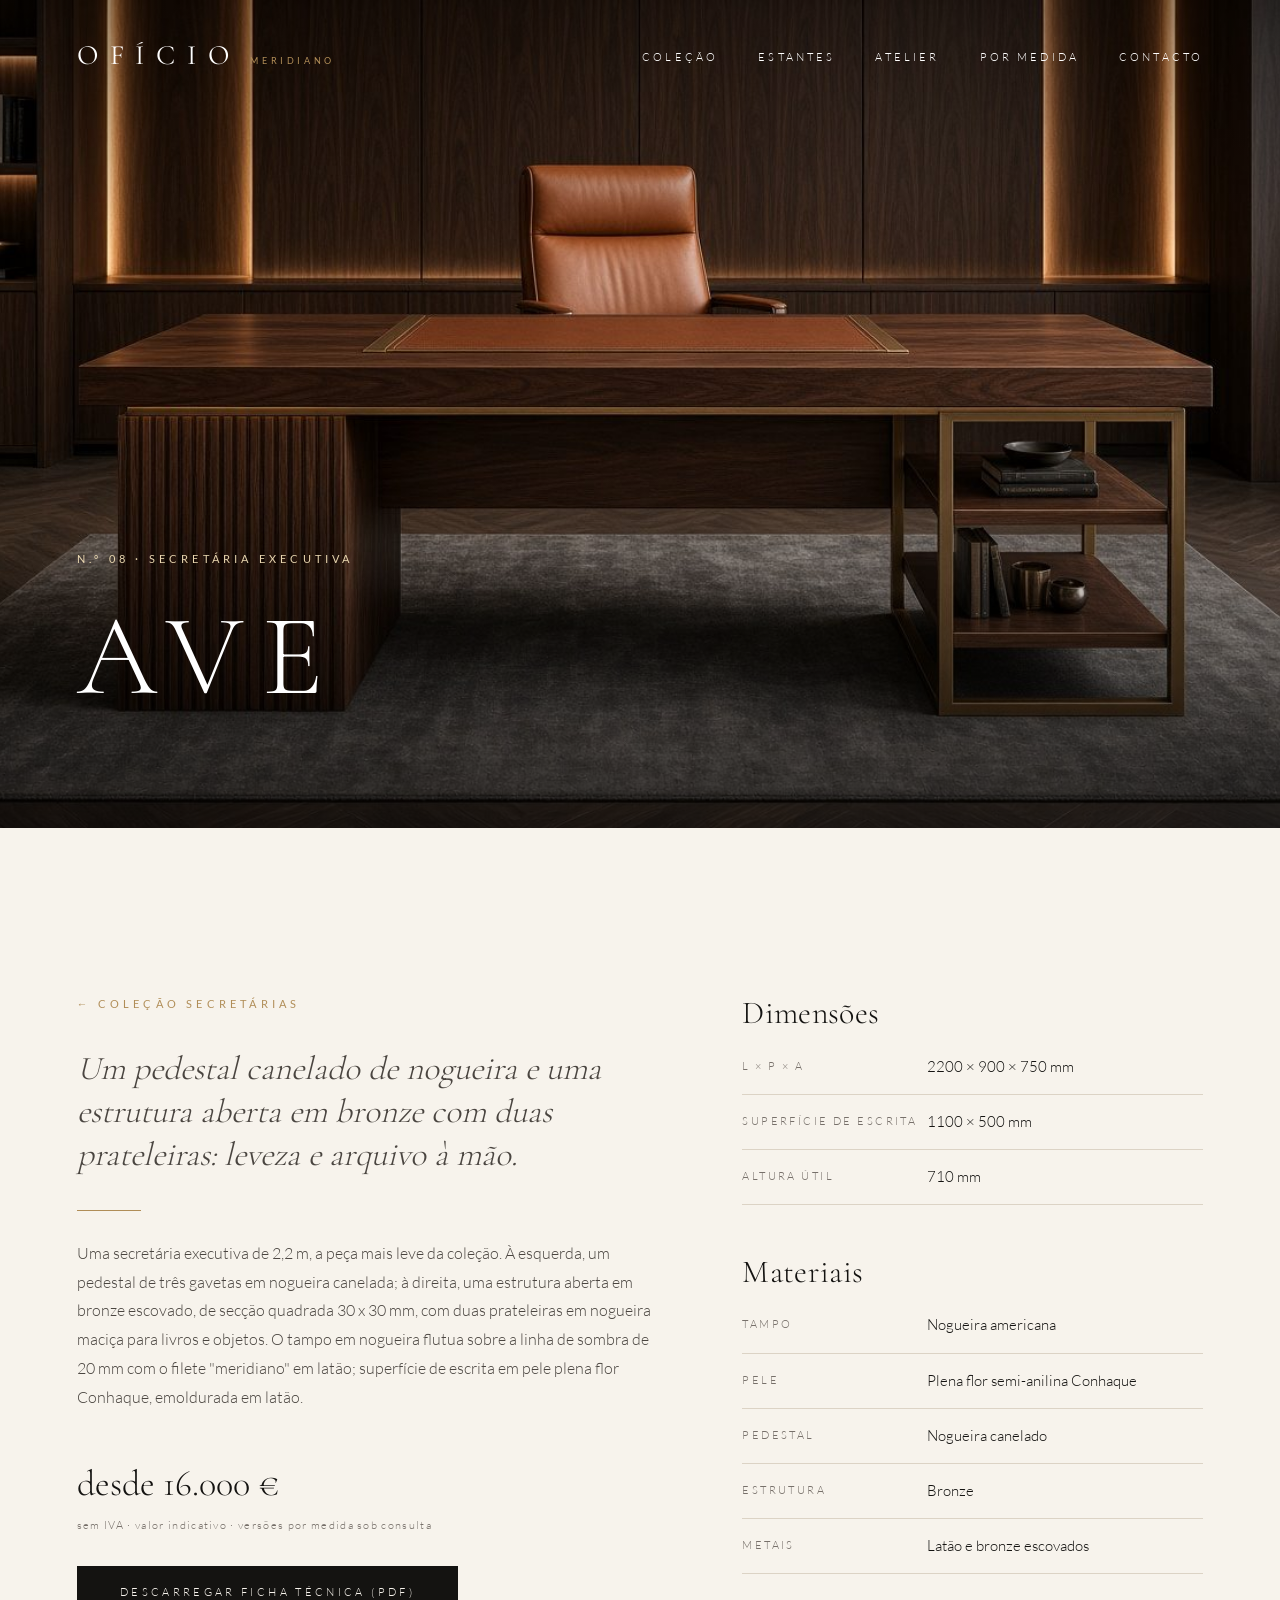
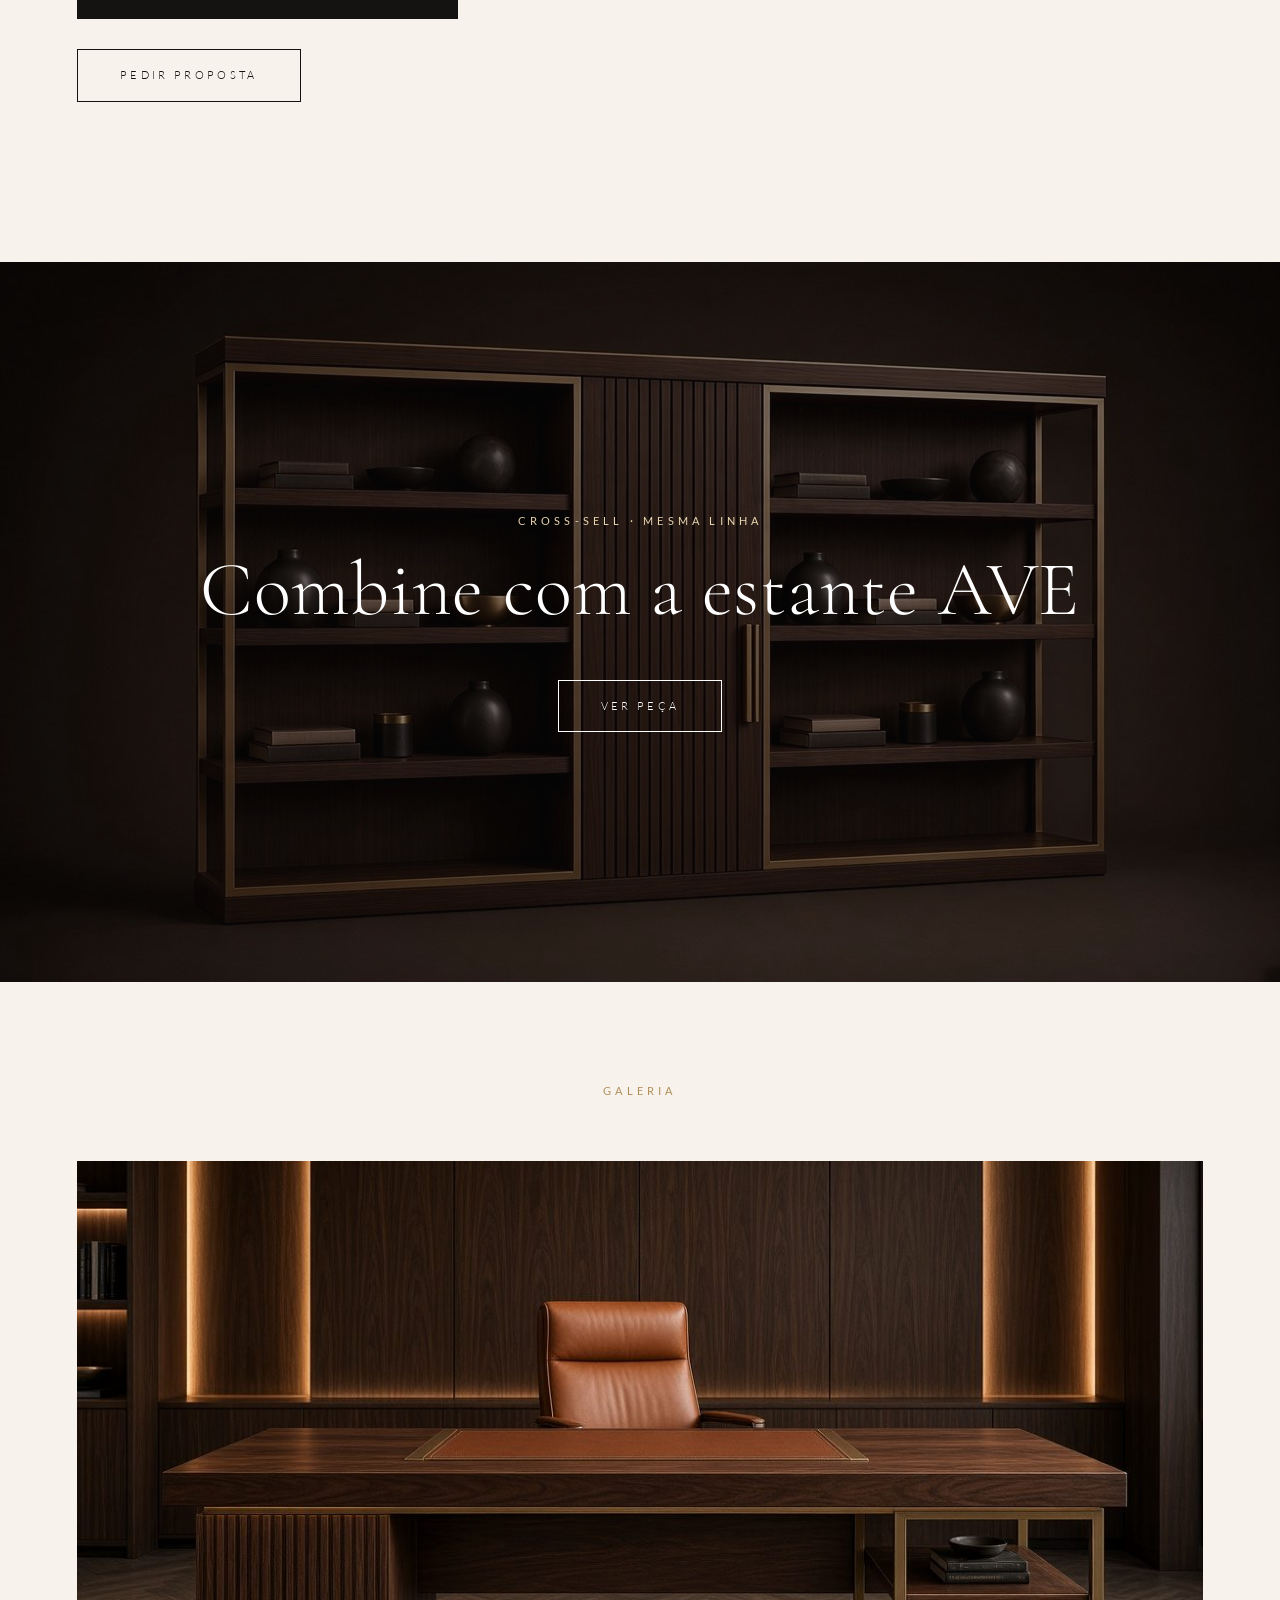
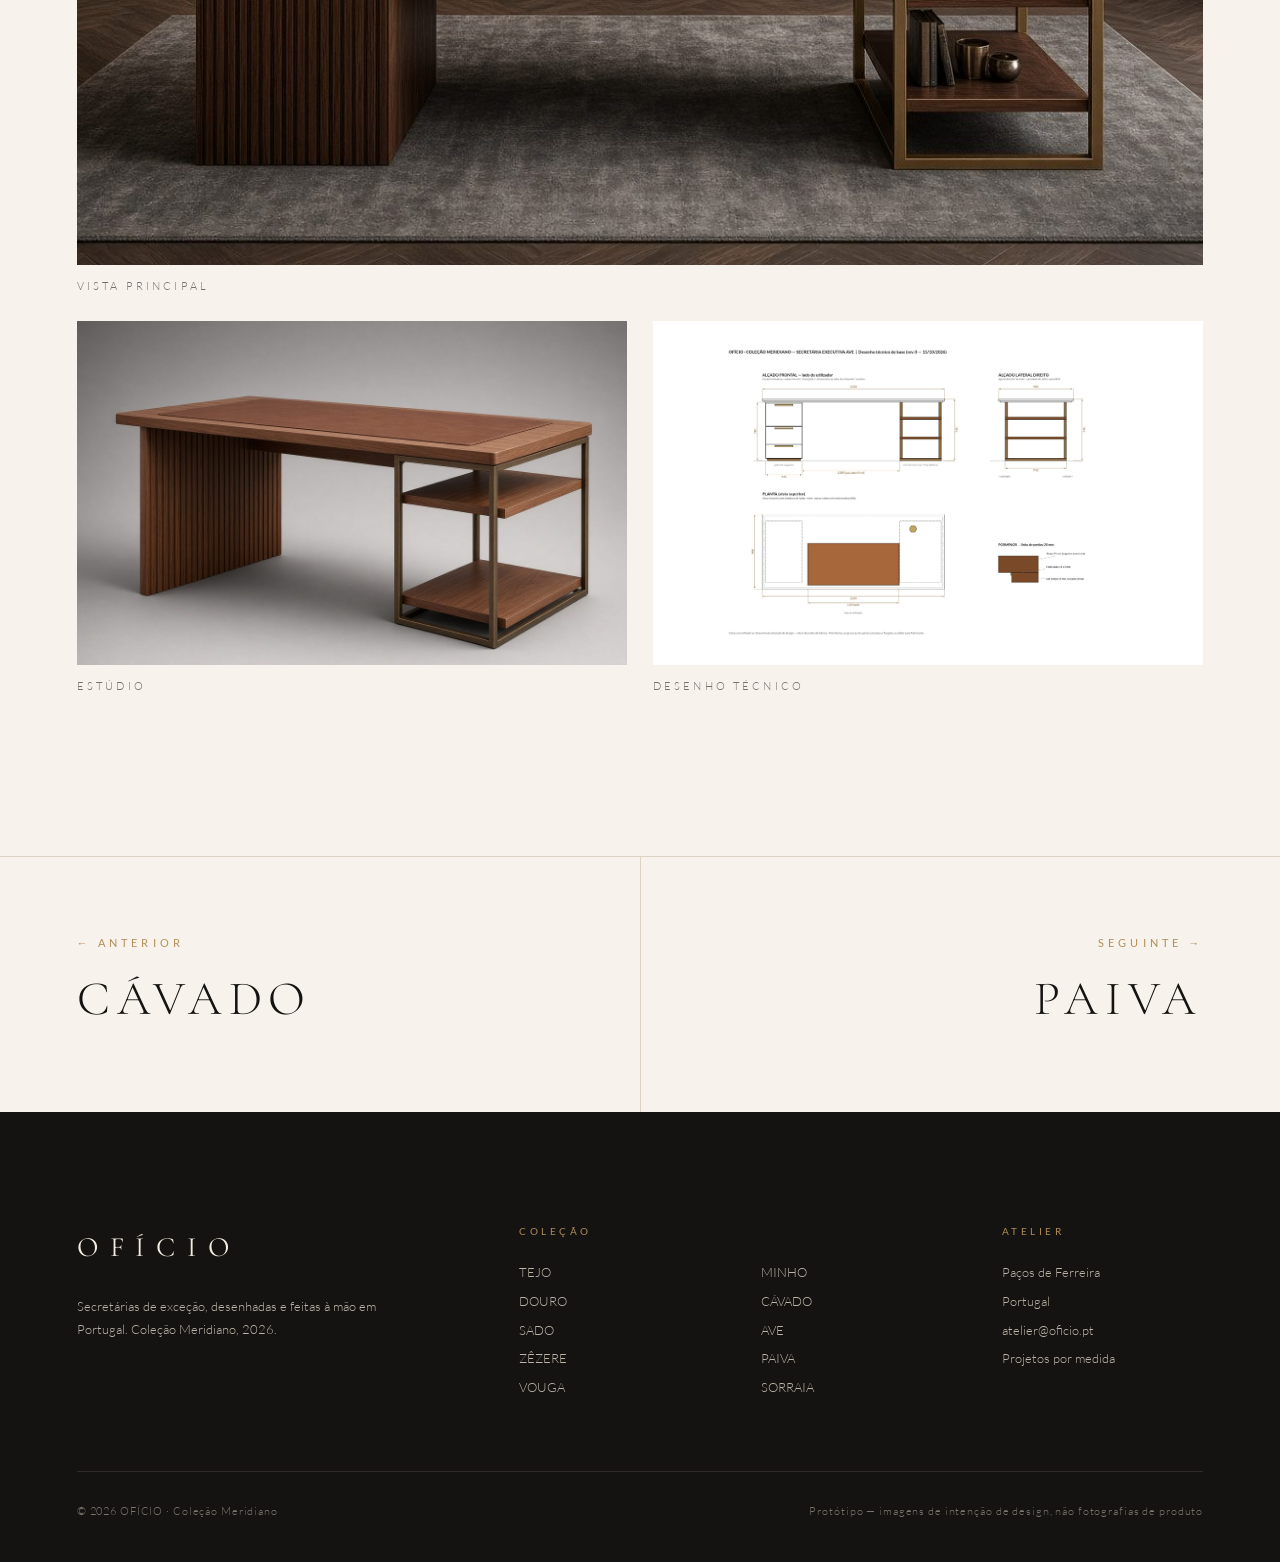
==== commit d2f034e4: "Coleção Estantes: AVE e PAIVA + cross-sell" ====
--- a/ave.html
+++ b/ave.html
@@ -1,8 +1,8 @@
-<!doctype html><html lang="pt-PT"><head><meta charset="utf-8"><meta name="viewport" content="width=device-width,initial-scale=1"><title>AVE — OFÍCIO Meridiano</title><link rel="stylesheet" href="style.css"></head><body><header class=""><a class="logo" href="index.html">OFÍCIO<small>MERIDIANO</small></a><nav><a href="colecao.html">Coleção</a><a class="h" href="index.html#atelier">Atelier</a><a class="h" href="index.html#medida">Por medida</a><a href="mailto:atelier@oficio.pt">Contacto</a></nav></header><div class="phero"><img src="img/ave.jpg" alt="AVE"><div class="t"><div class="eye">N.º 08 · Secretária executiva</div><h1>AVE</h1></div></div>
+<!doctype html><html lang="pt-PT"><head><meta charset="utf-8"><meta name="viewport" content="width=device-width,initial-scale=1"><title>AVE — OFÍCIO Meridiano</title><link rel="stylesheet" href="style.css"></head><body><header class=""><a class="logo" href="index.html">OFÍCIO<small>MERIDIANO</small></a><nav><a href="colecao.html">Coleção</a><a href="estantes.html">Estantes</a><a class="h" href="index.html#atelier">Atelier</a><a class="h" href="index.html#medida">Por medida</a><a href="mailto:atelier@oficio.pt">Contacto</a></nav></header><div class="phero"><img src="img/ave.jpg" alt="AVE"><div class="t"><div class="eye">N.º 08 · Secretária executiva</div><h1>AVE</h1></div></div>
 <section><div class="pi"><div class="fade"><a class="eye" href="colecao.html">← Coleção Secretárias</a><p class="lead" style="margin-top:30px">Um pedestal canelado de nogueira e uma estrutura aberta em bronze com duas prateleiras: leveza e arquivo à mão.</p><div class="rule"></div><p>Uma secretária executiva de 2,2 m, a peça mais leve da coleção. À esquerda, um pedestal de três gavetas em nogueira canelada; à direita, uma estrutura aberta em bronze escovado, de secção quadrada 30 x 30 mm, com duas prateleiras em nogueira maciça para livros e objetos. O tampo em nogueira flutua sobre a linha de sombra de 20 mm com o filete &quot;meridiano&quot; em latão; superfície de escrita em pele plena flor Conhaque, emoldurada em latão.</p>
 <div class="price">desde 16.000 €<small>sem IVA · valor indicativo · versões por medida sob consulta</small></div><a class="btn dark" href="fichas/ficha_tecnica_ave.pdf" download>Descarregar ficha técnica (PDF)</a> <a class="btn" href="mailto:atelier@oficio.pt?subject=AVE">Pedir proposta</a></div>
 <div class="specs fade"><h3>Dimensões</h3><table><tr><td>L × P × A</td><td>2200 × 900 × 750 mm</td></tr><tr><td>Superfície de escrita</td><td>1100 × 500 mm</td></tr><tr><td>Altura útil</td><td>710 mm</td></tr></table><h3>Materiais</h3><table><tr><td>Tampo</td><td>Nogueira americana</td></tr><tr><td>Pele</td><td>Plena flor semi-anilina Conhaque</td></tr><tr><td>Pedestal</td><td>Nogueira canelado</td></tr><tr><td>Estrutura</td><td>Bronze</td></tr><tr><td>Metais</td><td>Latão e bronze escovados</td></tr></table></div></div></section>
-<div class="c fade" style="margin-bottom:60px"><div class="eye">Galeria</div></div><div class="gal"><a class="fade" href="img/ave.jpg" data-lb="AVE · Vista principal"><div class="ph"><img src="img/ave.jpg" loading="lazy" alt="Vista principal"></div><span>Vista principal</span></a><a class="fade" href="img/ave_estudio.jpg" data-lb="AVE · Estúdio"><div class="ph"><img src="img/ave_estudio.jpg" loading="lazy" alt="Estúdio"></div><span>Estúdio</span></a><a class="fade dr" href="img/ave_desenho.jpg" data-lb="AVE · Desenho técnico"><div class="ph"><img src="img/ave_desenho.jpg" loading="lazy" alt="Desenho técnico"></div><span>Desenho técnico</span></a></div>
+<a class="colcta" style="margin-bottom:100px" href="estante-ave.html"><img src="img/estante_ave.jpg" alt="" loading="lazy"><div class="fade"><div class="eye">Cross-sell · mesma linha</div><h2>Combine com a estante AVE</h2><span class="btn">Ver peça</span></div></a><div class="c fade" style="margin-bottom:60px"><div class="eye">Galeria</div></div><div class="gal"><a class="fade" href="img/ave.jpg" data-lb="AVE · Vista principal"><div class="ph"><img src="img/ave.jpg" loading="lazy" alt="Vista principal"></div><span>Vista principal</span></a><a class="fade" href="img/ave_estudio.jpg" data-lb="AVE · Estúdio"><div class="ph"><img src="img/ave_estudio.jpg" loading="lazy" alt="Estúdio"></div><span>Estúdio</span></a><a class="fade dr" href="img/ave_desenho.jpg" data-lb="AVE · Desenho técnico"><div class="ph"><img src="img/ave_desenho.jpg" loading="lazy" alt="Desenho técnico"></div><span>Desenho técnico</span></a></div>
 <div class="pn"><a href="cavado.html"><span class="eye">← Anterior</span><b>CÁVADO</b></a><a href="paiva.html"><span class="eye">Seguinte →</span><b>PAIVA</b></a></div><footer><div class="fg"><div><div class="logo">OFÍCIO</div><p style="max-width:340px;margin-top:22px">Secretárias de exceção, desenhadas e feitas à mão em Portugal. Coleção Meridiano, 2026.</p></div><div><h4>Coleção</h4><a href="tejo.html">TEJO</a><a href="douro.html">DOURO</a><a href="sado.html">SADO</a><a href="zezere.html">ZÊZERE</a><a href="vouga.html">VOUGA</a></div><div><h4>&nbsp;</h4><a href="minho.html">MINHO</a><a href="cavado.html">CÁVADO</a><a href="ave.html">AVE</a><a href="paiva.html">PAIVA</a><a href="sorraia.html">SORRAIA</a></div><div><h4>Atelier</h4><a>Paços de Ferreira</a><a>Portugal</a><a href="mailto:atelier@oficio.pt">atelier@oficio.pt</a><a href="index.html#medida">Projetos por medida</a></div></div><div class="fb"><span>© 2026 OFÍCIO · Coleção Meridiano</span><span>Protótipo — imagens de intenção de design, não fotografias de produto</span></div></footer><div id="lb"><button class="x">×</button><button class="p">‹</button><img alt=""><button class="q">›</button><div class="cap"></div></div><script>const h=document.querySelector('header');if(!h.classList.contains('light')){const f=()=>h.classList.toggle('solid',scrollY>60);addEventListener('scroll',f);f()}
 const io=new IntersectionObserver(e=>e.forEach(x=>{if(x.isIntersecting){x.target.classList.add('in');io.unobserve(x.target)}}),{threshold:.12});document.querySelectorAll('.fade').forEach(x=>io.observe(x));
 const L=[...document.querySelectorAll('[data-lb]')];if(L.length){const b=document.getElementById('lb'),im=b.querySelector('img'),cp=b.querySelector('.cap');let i=0;const s=k=>{i=(k+L.length)%L.length;im.src=L[i].href;cp.textContent=L[i].dataset.lb};
